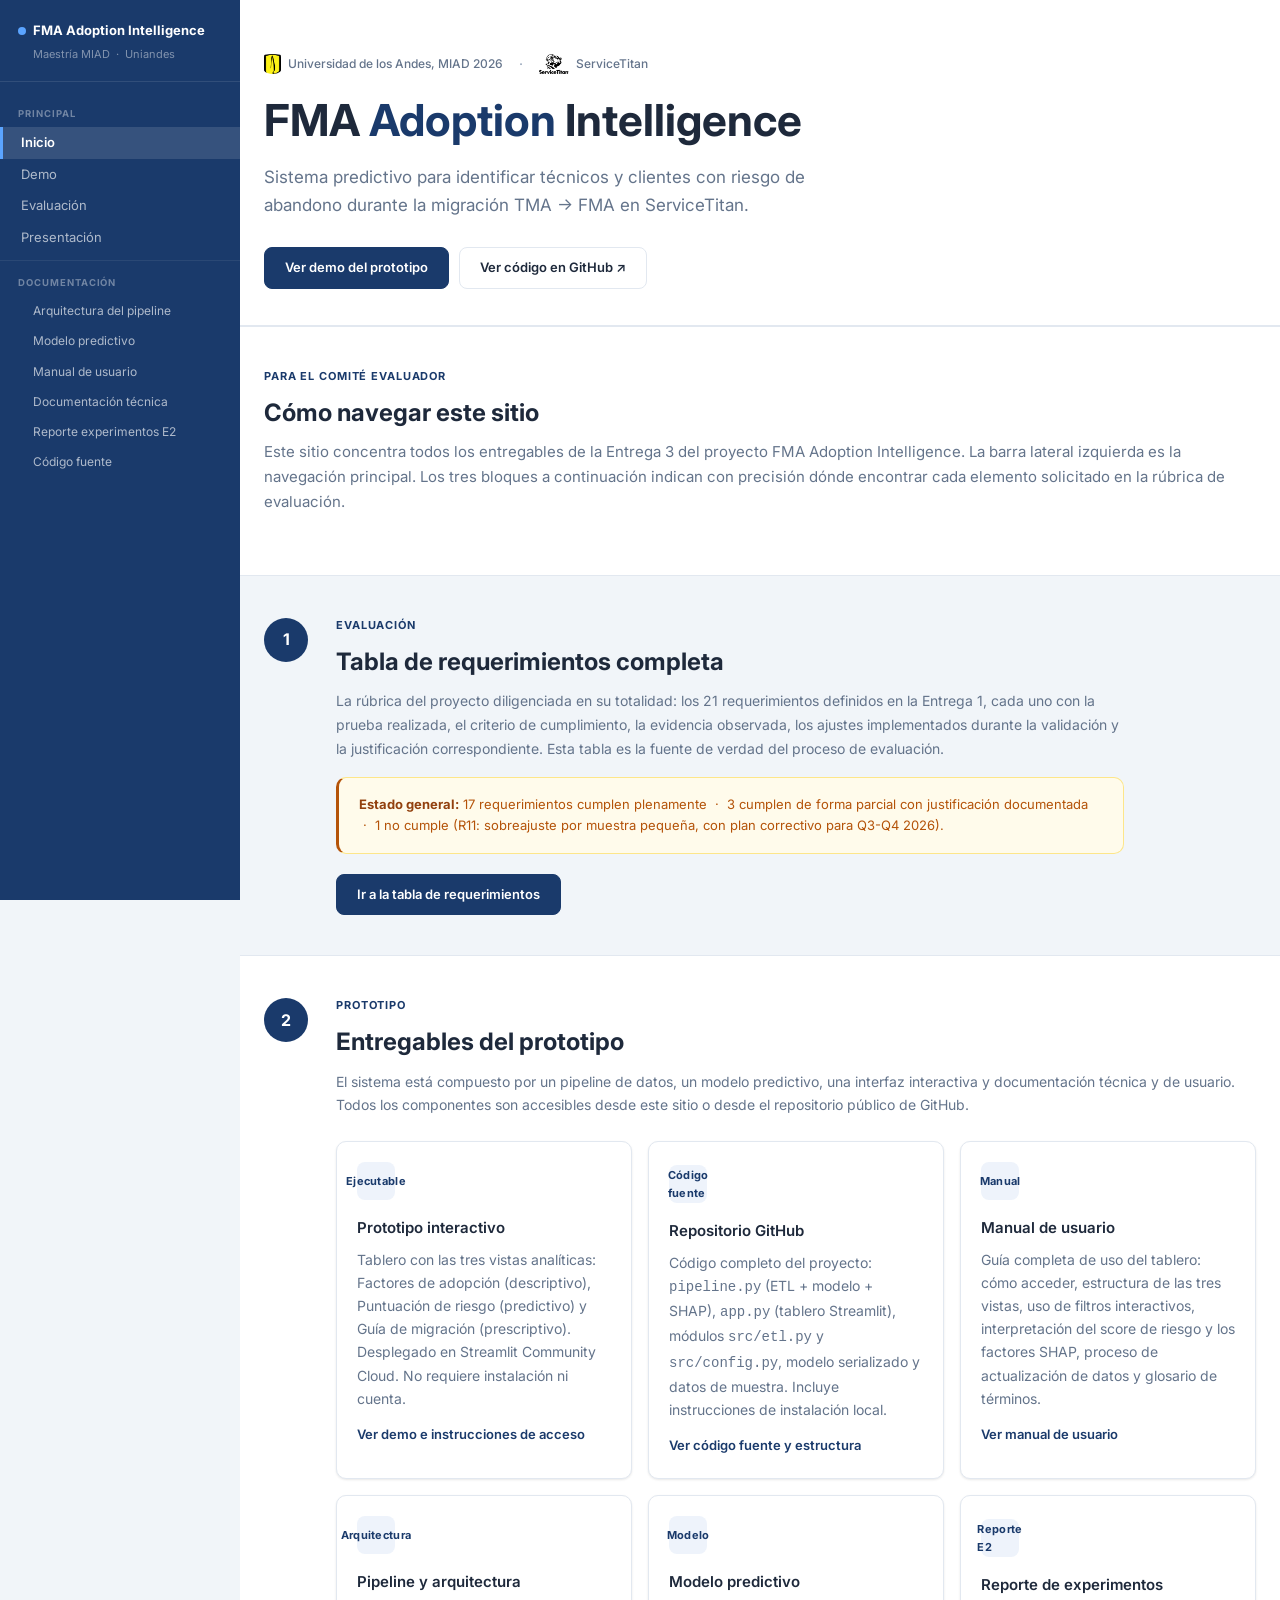
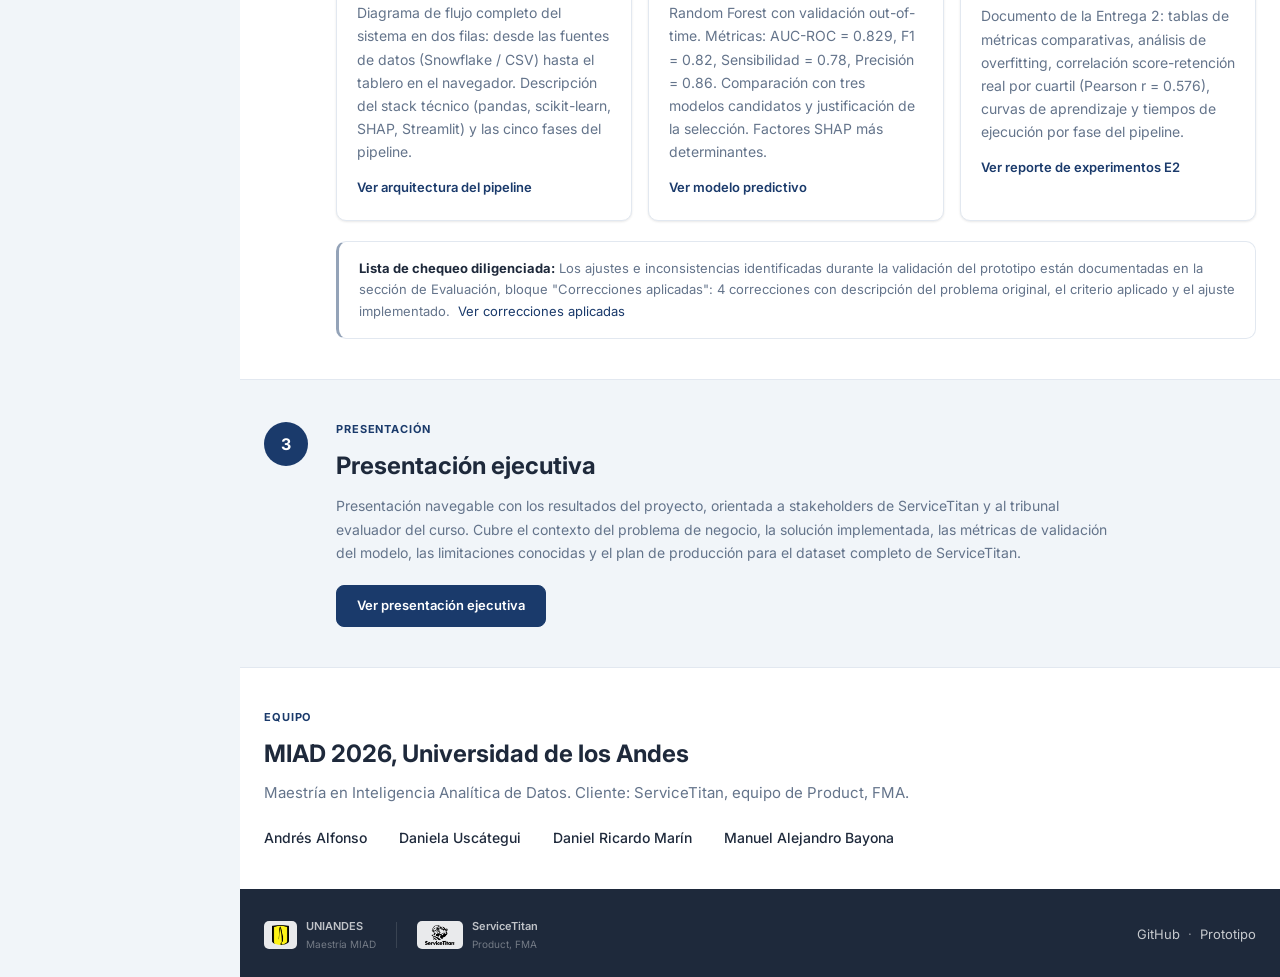
==== index.html @ c71925ea "Initial commit - FMA Adoption Intelligence site" ====
<!DOCTYPE html>
<html lang="es">
<head>
  <meta charset="UTF-8">
  <meta name="viewport" content="width=device-width, initial-scale=1.0">
  <title>FMA Adoption Intelligence — Inicio</title>
  <link rel="preconnect" href="https://fonts.googleapis.com">
  <link rel="preconnect" href="https://fonts.gstatic.com" crossorigin>
  <link href="https://fonts.googleapis.com/css2?family=Inter:wght@300;400;500;600;700&display=swap" rel="stylesheet">
  <link rel="stylesheet" href="style.css">
</head>
<body>

<div class="app-layout">

<!-- ── SIDEBAR ── -->
<aside class="site-sidebar">
  <div class="sidebar-brand">
    <div class="sidebar-brand-name"><span class="sidebar-brand-dot"></span>FMA Adoption Intelligence</div>
    <div class="sidebar-brand-sub">Maestría MIAD &nbsp;&middot;&nbsp; Uniandes</div>
  </div>
  <nav class="sidebar-nav">
    <div class="sidebar-group">
      <span class="sidebar-group-label">Principal</span>
      <a href="index.html" class="sidebar-link active">Inicio</a>
      <a href="demo.html" class="sidebar-link">Demo</a>
      <a href="evaluacion.html" class="sidebar-link">Evaluación</a>
      <a href="presentacion.html" class="sidebar-link">Presentación</a>
    </div>
    <div class="sidebar-group">
      <span class="sidebar-group-label">Documentación</span>
      <a href="documentacion.html" class="sidebar-link sidebar-sub">Arquitectura del pipeline</a>
      <a href="doc-modelo.html" class="sidebar-link sidebar-sub">Modelo predictivo</a>
      <a href="doc-manual.html" class="sidebar-link sidebar-sub">Manual de usuario</a>
      <a href="doc-tecnica.html" class="sidebar-link sidebar-sub">Documentación técnica</a>
      <a href="doc-reporte.html" class="sidebar-link sidebar-sub">Reporte experimentos E2</a>
      <a href="doc-codigo.html" class="sidebar-link sidebar-sub">Código fuente</a>
    </div>
  </nav>
</aside>

<!-- ── MAIN ── -->
<div class="site-main">

<!-- HERO -->
<section class="hero">
  <div class="wrap">
    <div class="hero-orgs">
      <div class="inst-logo-sm">
        <div class="inst-mark inst-mark-uniandes"><img src="assets/logo-uniandes.png" alt="Uniandes"></div>
        <span>Universidad de los Andes, MIAD 2026</span>
      </div>
      <span class="hero-orgs-sep">&#183;</span>
      <div class="inst-logo-sm">
        <div class="inst-mark inst-mark-st"><img src="assets/logo-servicetitan.png" alt="ServiceTitan"></div>
        <span>ServiceTitan</span>
      </div>
    </div>
    <h1>FMA <em>Adoption</em> Intelligence</h1>
    <p class="hero-sub">
      Sistema predictivo para identificar técnicos y clientes con riesgo de abandono
      durante la migración TMA &rarr; FMA en ServiceTitan.
    </p>
    <div class="hero-actions">
      <a href="demo.html" class="btn btn-primary">Ver demo del prototipo</a>
      <a href="https://github.com/mbayonal/fma-adoption-intelligence"
         target="_blank" rel="noopener" class="btn btn-secondary">Ver código en GitHub &nearr;</a>
    </div>
  </div>
</section>

<!-- GUÍA PARA EL EVALUADOR -->
<section class="bg-white">
  <div class="wrap">
    <div class="sec-tag">Para el comité evaluador</div>
    <h2>Cómo navegar este sitio</h2>
    <p class="sec-desc">Este sitio concentra todos los entregables de la Entrega 3 del proyecto FMA Adoption Intelligence. La barra lateral izquierda es la navegación principal. Los tres bloques a continuación indican con precisión dónde encontrar cada elemento solicitado en la rúbrica de evaluación.</p>
  </div>
</section>

<!-- BLOQUE 1: TABLA DE REQUERIMIENTOS -->
<section>
  <div class="wrap">
    <div style="display:flex;align-items:flex-start;gap:28px;max-width:860px;">
      <div class="step-num" style="width:44px;height:44px;font-size:16px;flex-shrink:0;">1</div>
      <div style="flex:1;">
        <div class="sec-tag">Evaluación</div>
        <h2>Tabla de requerimientos completa</h2>
        <p class="doc-p">La rúbrica del proyecto diligenciada en su totalidad: los 21 requerimientos definidos en la Entrega 1, cada uno con la prueba realizada, el criterio de cumplimiento, la evidencia observada, los ajustes implementados durante la validación y la justificación correspondiente. Esta tabla es la fuente de verdad del proceso de evaluación.</p>
        <div class="notice-warn" style="margin:16px 0 20px;">
          <strong>Estado general:</strong> 17 requerimientos cumplen plenamente &nbsp;&middot;&nbsp; 3 cumplen de forma parcial con justificación documentada &nbsp;&middot;&nbsp; 1 no cumple (R11: sobreajuste por muestra pequeña, con plan correctivo para Q3-Q4 2026).
        </div>
        <a href="evaluacion.html" class="btn btn-primary">Ir a la tabla de requerimientos</a>
      </div>
    </div>
  </div>
</section>

<!-- BLOQUE 2: ENTREGABLES DEL PROTOTIPO -->
<section class="bg-white">
  <div class="wrap">
    <div style="display:flex;align-items:flex-start;gap:28px;">
      <div class="step-num" style="width:44px;height:44px;font-size:16px;flex-shrink:0;">2</div>
      <div style="flex:1;min-width:0;">
        <div class="sec-tag">Prototipo</div>
        <h2>Entregables del prototipo</h2>
        <p class="doc-p">El sistema está compuesto por un pipeline de datos, un modelo predictivo, una interfaz interactiva y documentación técnica y de usuario. Todos los componentes son accesibles desde este sitio o desde el repositorio público de GitHub.</p>

        <div style="display:grid;grid-template-columns:repeat(3,1fr);gap:16px;margin-top:24px;max-width:980px;">

          <div class="card">
            <div class="card-badge">Ejecutable</div>
            <h3>Prototipo interactivo</h3>
            <p>Tablero con las tres vistas analíticas: Factores de adopción (descriptivo), Puntuación de riesgo (predictivo) y Guía de migración (prescriptivo). Desplegado en Streamlit Community Cloud. No requiere instalación ni cuenta.</p>
            <div style="margin-top:12px;"><a href="demo.html" style="font-size:13px;font-weight:600;color:var(--acc);">Ver demo e instrucciones de acceso</a></div>
          </div>

          <div class="card">
            <div class="card-badge">Código fuente</div>
            <h3>Repositorio GitHub</h3>
            <p>Código completo del proyecto: <code>pipeline.py</code> (ETL + modelo + SHAP), <code>app.py</code> (tablero Streamlit), módulos <code>src/etl.py</code> y <code>src/config.py</code>, modelo serializado y datos de muestra. Incluye instrucciones de instalación local.</p>
            <div style="margin-top:12px;"><a href="doc-codigo.html" style="font-size:13px;font-weight:600;color:var(--acc);">Ver código fuente y estructura</a></div>
          </div>

          <div class="card">
            <div class="card-badge">Manual</div>
            <h3>Manual de usuario</h3>
            <p>Guía completa de uso del tablero: cómo acceder, estructura de las tres vistas, uso de filtros interactivos, interpretación del score de riesgo y los factores SHAP, proceso de actualización de datos y glosario de términos.</p>
            <div style="margin-top:12px;"><a href="doc-manual.html" style="font-size:13px;font-weight:600;color:var(--acc);">Ver manual de usuario</a></div>
          </div>

          <div class="card">
            <div class="card-badge">Arquitectura</div>
            <h3>Pipeline y arquitectura</h3>
            <p>Diagrama de flujo completo del sistema en dos filas: desde las fuentes de datos (Snowflake / CSV) hasta el tablero en el navegador. Descripción del stack técnico (pandas, scikit-learn, SHAP, Streamlit) y las cinco fases del pipeline.</p>
            <div style="margin-top:12px;"><a href="documentacion.html" style="font-size:13px;font-weight:600;color:var(--acc);">Ver arquitectura del pipeline</a></div>
          </div>

          <div class="card">
            <div class="card-badge">Modelo</div>
            <h3>Modelo predictivo</h3>
            <p>Random Forest con validación out-of-time. Métricas: AUC-ROC = 0.829, F1 = 0.82, Sensibilidad = 0.78, Precisión = 0.86. Comparación con tres modelos candidatos y justificación de la selección. Factores SHAP más determinantes.</p>
            <div style="margin-top:12px;"><a href="doc-modelo.html" style="font-size:13px;font-weight:600;color:var(--acc);">Ver modelo predictivo</a></div>
          </div>

          <div class="card">
            <div class="card-badge">Reporte E2</div>
            <h3>Reporte de experimentos</h3>
            <p>Documento de la Entrega 2: tablas de métricas comparativas, análisis de overfitting, correlación score-retención real por cuartil (Pearson r = 0.576), curvas de aprendizaje y tiempos de ejecución por fase del pipeline.</p>
            <div style="margin-top:12px;"><a href="doc-reporte.html" style="font-size:13px;font-weight:600;color:var(--acc);">Ver reporte de experimentos E2</a></div>
          </div>

        </div>

        <div class="notice" style="margin-top:20px;max-width:980px;">
          <strong>Lista de chequeo diligenciada:</strong> Los ajustes e inconsistencias identificadas durante la validación del prototipo están documentadas en la sección de Evaluación, bloque "Correcciones aplicadas": 4 correcciones con descripción del problema original, el criterio aplicado y el ajuste implementado. &nbsp;<a href="evaluacion.html">Ver correcciones aplicadas</a>
        </div>
      </div>
    </div>
  </div>
</section>

<!-- BLOQUE 3: PRESENTACIÓN EJECUTIVA -->
<section>
  <div class="wrap">
    <div style="display:flex;align-items:flex-start;gap:28px;max-width:860px;">
      <div class="step-num" style="width:44px;height:44px;font-size:16px;flex-shrink:0;">3</div>
      <div style="flex:1;">
        <div class="sec-tag">Presentación</div>
        <h2>Presentación ejecutiva</h2>
        <p class="doc-p">Presentación navegable con los resultados del proyecto, orientada a stakeholders de ServiceTitan y al tribunal evaluador del curso. Cubre el contexto del problema de negocio, la solución implementada, las métricas de validación del modelo, las limitaciones conocidas y el plan de producción para el dataset completo de ServiceTitan.</p>
        <div style="margin-top:20px;">
          <a href="presentacion.html" class="btn btn-primary">Ver presentación ejecutiva</a>
        </div>
      </div>
    </div>
  </div>
</section>

<!-- EQUIPO -->
<section class="bg-white">
  <div class="wrap">
    <div class="sec-tag">Equipo</div>
    <h2>MIAD 2026, Universidad de los Andes</h2>
    <p class="sec-desc">Maestría en Inteligencia Analítica de Datos. Cliente: ServiceTitan, equipo de Product, FMA.</p>
    <div style="display:flex;gap:32px;flex-wrap:wrap;margin-top:4px;">
      <div style="font-size:14px;color:var(--text);font-weight:500;">Andrés Alfonso</div>
      <div style="font-size:14px;color:var(--text);font-weight:500;">Daniela Uscátegui</div>
      <div style="font-size:14px;color:var(--text);font-weight:500;">Daniel Ricardo Marín</div>
      <div style="font-size:14px;color:var(--text);font-weight:500;">Manuel Alejandro Bayona</div>
    </div>
  </div>
</section>

<footer>
  <div class="footer-inner">
    <div class="inst-logos">
      <div class="inst-logo">
        <div class="inst-mark inst-mark-uniandes"><img src="assets/logo-uniandes.png" alt="Uniandes"></div>
        <div><div class="inst-name-w">UNIANDES</div><div class="inst-sub-w">Maestr&iacute;a MIAD</div></div>
      </div>
      <div class="inst-divider"></div>
      <div class="inst-logo">
        <div class="inst-mark inst-mark-st"><img src="assets/logo-servicetitan.png" alt="ServiceTitan"></div>
        <div><div class="inst-name-w">ServiceTitan</div><div class="inst-sub-w">Product, FMA</div></div>
      </div>
    </div>
    <div>
      <a href="https://github.com/mbayonal/fma-adoption-intelligence" target="_blank" rel="noopener">GitHub</a>
      &nbsp;&middot;&nbsp;
      <a href="https://fma-adoption-intelligence-4czccfxlxzkfdm6prmcns8.streamlit.app" target="_blank" rel="noopener">Prototipo</a>
    </div>
  </div>
</footer>

</div><!-- /.site-main -->
</div><!-- /.app-layout -->

</body>
</html>
---- style.css ----
/* ===================================================
   FMA Adoption Intelligence — Shared Stylesheet
   MIAD 2026 · Universidad de los Andes
   =================================================== */

*, *::before, *::after { box-sizing: border-box; margin: 0; padding: 0; }

:root {
  --bg:        #F1F5F9;
  --white:     #FFFFFF;
  --border:    #E2E8F0;
  --text:      #1E293B;
  --muted:     #64748B;
  --faint:     #94A3B8;
  --acc:       #1a3a6b;
  --acc-h:     #122d55;
  --acc-light: #EEF3FB;
  --acc-bd:    #C0D4F0;
  --green:     #059669;
  --green-bg:  #ECFDF5;
  --amber:     #B45309;
  --amber-bg:  #FFFBEB;
  --amber-bd:  #FDE68A;
  --shadow:    0 1px 3px rgba(0,0,0,.06), 0 1px 2px rgba(0,0,0,.04);
  --shadow-md: 0 4px 6px -1px rgba(0,0,0,.08), 0 2px 4px -1px rgba(0,0,0,.04);
  --r:         10px;
}

html { scroll-behavior: smooth; }
body {
  font-family: 'Inter', sans-serif;
  background: var(--bg);
  color: var(--text);
  font-size: 15px;
  line-height: 1.65;
}
a { color: var(--acc); text-decoration: none; }
a:hover { text-decoration: underline; }

/* ── NAVBAR ─────────────────────────────────────── */
nav {
  position: sticky; top: 0; z-index: 200;
  background: rgba(255,255,255,.93);
  backdrop-filter: blur(10px);
  border-bottom: 1px solid var(--border);
}
.nav-inner {
  max-width: 1080px; margin: 0 auto; padding: 0 24px;
  display: flex; align-items: center; justify-content: space-between;
  height: 54px;
}
.nav-brand {
  display: flex; align-items: center; gap: 9px;
  font-weight: 700; font-size: 14px; color: var(--text);
  flex-shrink: 0;
}
.nav-brand:hover { text-decoration: none; color: var(--text); }
.nav-dot { width: 8px; height: 8px; border-radius: 50%; background: var(--acc); flex-shrink: 0; }
.nav-links { display: flex; gap: 2px; }
.nav-links a {
  font-size: 13px; color: var(--muted); font-weight: 500;
  padding: 6px 11px; border-radius: 6px;
  transition: background .12s, color .12s;
}
.nav-links a:hover { background: var(--bg); color: var(--text); text-decoration: none; }
.nav-links a.active {
  background: var(--acc-light); color: var(--acc);
  font-weight: 600; border: 1px solid var(--acc-bd);
}

/* ── LAYOUT ─────────────────────────────────────── */
.wrap { max-width: 1080px; margin: 0 auto; padding: 0 24px; }
section { padding: 40px 0; }
section + section { border-top: 1px solid var(--border); }
.bg-white { background: var(--white); }

/* ── HERO (index) ───────────────────────────────── */
.hero {
  background: var(--white);
  border-bottom: 1px solid var(--border);
  padding: 52px 0 36px;
}
.hero-tag {
  display: inline-flex; align-items: center; gap: 6px;
  font-size: 11px; font-weight: 700; letter-spacing: .07em; text-transform: uppercase;
  color: var(--acc); background: var(--acc-light); border: 1px solid var(--acc-bd);
  padding: 4px 12px; border-radius: 100px; margin-bottom: 20px;
}
.hero h1 {
  font-size: clamp(26px, 4.5vw, 44px); font-weight: 700;
  line-height: 1.18; margin-bottom: 16px;
}
.hero h1 em { font-style: normal; color: var(--acc); }
.hero-sub { font-size: 17px; color: var(--muted); max-width: 580px; margin-bottom: 28px; }
.hero-actions { display: flex; gap: 10px; flex-wrap: wrap; margin-bottom: 0; }

/* ── PAGE HERO (inner pages) ────────────────────── */
.page-hero {
  background: var(--white);
  border-bottom: 1px solid var(--border);
  padding: 36px 0 28px;
}
.page-hero .sec-tag { margin-bottom: 8px; }
.page-hero h1 { font-size: clamp(22px, 3.5vw, 34px); font-weight: 700; line-height: 1.2; margin-bottom: 10px; }
.page-hero p { font-size: 16px; color: var(--muted); }

/* ── BUTTONS ────────────────────────────────────── */
.btn {
  display: inline-flex; align-items: center; gap: 6px;
  font-size: 13px; font-weight: 600;
  padding: 9px 20px; border-radius: 8px;
  transition: all .14s;
}
.btn-primary { background: var(--acc); color: #fff; border: 1px solid var(--acc); }
.btn-primary:hover { background: var(--acc-h); border-color: var(--acc-h); text-decoration: none; color: #fff; }
.btn-secondary { background: var(--white); color: var(--text); border: 1px solid var(--border); }
.btn-secondary:hover { border-color: var(--acc); color: var(--acc); text-decoration: none; }
.btn-lg { font-size: 15px; padding: 13px 28px; border-radius: 9px; }

/* ── STATS ──────────────────────────────────────── */
.stats-row { display: grid; grid-template-columns: repeat(auto-fit, minmax(175px, 1fr)); gap: 14px; }
.stat { background: var(--bg); border: 1px solid var(--border); border-radius: var(--r); padding: 20px 22px; }
.stat-val { font-size: 30px; font-weight: 700; line-height: 1; color: var(--text); }
.stat-val sup { font-size: 16px; color: var(--muted); font-weight: 500; vertical-align: super; }
.stat-lbl { font-size: 12px; color: var(--muted); margin-top: 5px; font-weight: 500; }

/* ── SECTION LABELS ─────────────────────────────── */
.sec-tag {
  font-size: 11px; font-weight: 700; letter-spacing: .08em;
  text-transform: uppercase; color: var(--acc); margin-bottom: 8px;
}
h2 { font-size: 24px; font-weight: 700; margin-bottom: 8px; }
.sec-desc { font-size: 15px; color: var(--muted); margin-bottom: 20px; }

/* ── CARDS ──────────────────────────────────────── */
.cards { display: grid; grid-template-columns: repeat(auto-fit, minmax(270px, 1fr)); gap: 18px; }
.card {
  background: var(--white); border: 1px solid var(--border);
  border-radius: var(--r); padding: 20px; box-shadow: var(--shadow);
}
.card-badge {
  display: inline-flex; align-items: center; justify-content: center;
  width: 38px; height: 38px; border-radius: 8px;
  background: var(--acc-light); color: var(--acc);
  font-size: 11px; font-weight: 700; letter-spacing: .03em;
  margin-bottom: 16px;
}
.card h3 { font-size: 15px; font-weight: 600; margin-bottom: 7px; }
.card p { font-size: 14px; color: var(--muted); }

/* ── METRICS ────────────────────────────────────── */
.metrics-row { display: grid; grid-template-columns: repeat(auto-fit, minmax(120px, 1fr)); gap: 12px; margin-left: auto; margin-right: auto; }
.metric {
  background: var(--white); border: 1px solid var(--border);
  border-radius: var(--r); padding: 16px 18px; text-align: center; box-shadow: var(--shadow);
}
.metric-val { font-size: 22px; font-weight: 700; color: var(--acc); }
.metric-lbl { font-size: 11px; color: var(--muted); margin-top: 3px; font-weight: 500; }

/* ── NOTICES ────────────────────────────────────── */
.notice {
  background: var(--white); border: 1px solid var(--border);
  border-left: 3px solid var(--faint); border-radius: var(--r);
  padding: 16px 20px; font-size: 13px; color: var(--muted);
}
.notice strong { color: var(--text); }
.notice-warn {
  background: var(--amber-bg); border: 1px solid var(--amber-bd);
  border-left: 3px solid var(--amber); border-radius: var(--r);
  padding: 16px 20px; font-size: 13px; color: var(--amber);
}
.notice-warn strong { color: #92400E; }

/* ── LINK TAGS ──────────────────────────────────── */
.link-tags { display: flex; gap: 8px; flex-wrap: wrap; }
.link-tag {
  display: inline-flex; align-items: center; gap: 4px;
  font-size: 12px; font-weight: 600; padding: 5px 11px;
  border-radius: 6px; border: 1px solid var(--border);
  background: var(--bg); color: var(--text); transition: all .13s;
}
.link-tag:hover { border-color: var(--acc); color: var(--acc); text-decoration: none; }
.link-tag.p { background: var(--acc); color: #fff; border-color: var(--acc); }
.link-tag.p:hover { background: var(--acc-h); border-color: var(--acc-h); text-decoration: none; }
.link-placeholder {
  display: inline-flex; align-items: center; gap: 4px;
  font-size: 12px; font-weight: 500; padding: 5px 11px;
  border-radius: 6px; border: 1px dashed var(--border);
  background: var(--white); color: var(--faint);
}

/* ── DELIVERABLES LIST ──────────────────────────── */
.deliverables { display: flex; flex-direction: column; gap: 14px; }
.deliv {
  background: var(--white); border: 1px solid var(--border);
  border-radius: var(--r); padding: 22px 26px;
  display: flex; gap: 18px; align-items: flex-start; box-shadow: var(--shadow);
}
.deliv-num {
  min-width: 34px; height: 34px; border-radius: 7px;
  background: var(--acc); color: #fff;
  display: flex; align-items: center; justify-content: center;
  font-size: 12px; font-weight: 700; flex-shrink: 0; margin-top: 1px;
  letter-spacing: .02em;
}
.deliv-title { font-size: 15px; font-weight: 600; margin-bottom: 5px; }
.deliv-desc { font-size: 13px; color: var(--muted); margin-bottom: 12px; }

/* ── ARCHITECTURE DIAGRAM ───────────────────────── */
.arch-wrap {
  background: var(--white); border: 1px solid var(--border);
  border-radius: var(--r); padding: 36px; box-shadow: var(--shadow);
  margin-left: auto; margin-right: auto;
}
.arch-flow { max-width: 480px; margin: 0 auto; }
.arch-node {
  background: var(--bg); border: 1px solid var(--border);
  border-radius: 8px; padding: 15px 20px;
}
.arch-node.hl { background: var(--acc-light); border-color: var(--acc-bd); }
.arch-node-name { font-size: 14px; font-weight: 600; margin-bottom: 3px; }
.arch-node-desc { font-size: 12px; color: var(--muted); }
.arch-sep {
  display: flex; flex-direction: column; align-items: center;
  height: 36px; justify-content: center; gap: 2px;
}
.arch-line { width: 1px; flex: 1; background: var(--border); }
.arch-arrow-tip {
  width: 0; height: 0;
  border-left: 5px solid transparent; border-right: 5px solid transparent;
  border-top: 7px solid var(--border);
}
.arch-note {
  margin-top: 24px; padding-top: 22px; border-top: 1px solid var(--border);
  font-size: 12px; color: var(--muted);
}

/* ── COMPLIANCE TABLE ───────────────────────────── */
.compliance-grid { display: grid; grid-template-columns: repeat(auto-fit, minmax(200px, 1fr)); gap: 14px; margin-bottom: 32px; }
.comp-card {
  background: var(--white); border: 1px solid var(--border);
  border-radius: var(--r); padding: 20px 22px; box-shadow: var(--shadow);
}
.comp-num { font-size: 34px; font-weight: 700; line-height: 1; }
.comp-num.green { color: var(--green); }
.comp-num.amber { color: var(--amber); }
.comp-num.red { color: #DC2626; }
.comp-lbl { font-size: 12px; color: var(--muted); margin-top: 4px; font-weight: 500; }

.req-list { display: flex; flex-direction: column; gap: 10px; }
.req-row {
  background: var(--white); border: 1px solid var(--border); border-radius: 8px;
  padding: 14px 18px; display: flex; align-items: center; gap: 14px;
  font-size: 13px; box-shadow: var(--shadow);
}
.req-id { min-width: 36px; font-weight: 700; color: var(--muted); font-size: 12px; }
.req-desc { flex: 1; color: var(--text); }
.badge {
  display: inline-flex; align-items: center;
  font-size: 11px; font-weight: 600; padding: 2px 8px; border-radius: 4px;
  white-space: nowrap; flex-shrink: 0;
}
.badge-green { background: var(--green-bg); color: var(--green); }
.badge-amber { background: var(--amber-bg); color: var(--amber); }
.badge-gray { background: var(--bg); color: var(--muted); border: 1px solid var(--border); }

/* ── TEAM ───────────────────────────────────────── */
.team-grid { display: grid; grid-template-columns: repeat(auto-fit, minmax(195px, 1fr)); gap: 14px; }
.team-card {
  background: var(--white); border: 1px solid var(--border);
  border-radius: var(--r); padding: 22px 18px; text-align: center; box-shadow: var(--shadow);
}
.avatar {
  width: 48px; height: 48px; border-radius: 50%;
  background: var(--acc-light); color: var(--acc);
  font-weight: 700; font-size: 15px;
  display: flex; align-items: center; justify-content: center;
  margin: 0 auto 12px;
}
.team-name { font-weight: 600; font-size: 14px; }
.team-role { font-size: 12px; color: var(--muted); margin-top: 3px; }

/* ── STEP LIST ──────────────────────────────────── */
.steps { display: flex; flex-direction: column; gap: 0; margin-left: auto; margin-right: auto; }
.step {
  display: flex; gap: 18px; padding: 22px 0;
  border-bottom: 1px solid var(--border);
}
.step:last-child { border-bottom: none; }
.step-num {
  min-width: 32px; height: 32px; border-radius: 50%;
  background: var(--acc); color: #fff;
  display: flex; align-items: center; justify-content: center;
  font-size: 13px; font-weight: 700; flex-shrink: 0; margin-top: 2px;
}
.step-title { font-size: 15px; font-weight: 600; margin-bottom: 5px; }
.step-desc { font-size: 14px; color: var(--muted); }

/* ── CODE BLOCK ─────────────────────────────────── */
.code-block {
  background: var(--text); border-radius: var(--r);
  padding: 20px 24px; font-family: 'Courier New', monospace;
  margin-left: auto; margin-right: auto;
  font-size: 13px; line-height: 1.7; overflow-x: auto;
}
.code-block .comment { color: #64748B; }
.code-block .cmd { color: #93C5FD; }
.code-block .arg { color: #D1FAE5; }

/* ── VIDEO PLACEHOLDER ──────────────────────────── */
.video-placeholder {
  background: var(--text); border-radius: var(--r);
  aspect-ratio: 16/9; max-width: 720px;
  display: flex; flex-direction: column; align-items: center; justify-content: center;
  gap: 12px; color: rgba(255,255,255,.4);
}
.video-placeholder-icon {
  width: 56px; height: 56px; border-radius: 50%;
  border: 2px solid rgba(255,255,255,.15);
  display: flex; align-items: center; justify-content: center;
  font-size: 22px; color: rgba(255,255,255,.3);
}
.video-placeholder-label { font-size: 13px; font-weight: 500; }

/* ── INSTITUTIONAL LOGOS ───────────────────────── */
.inst-logos { display: flex; align-items: center; gap: 20px; flex-wrap: wrap; }
.inst-logo { display: flex; align-items: center; gap: 9px; }
.inst-mark {
  width: 28px; height: 28px; border-radius: 5px; flex-shrink: 0;
  display: flex; align-items: center; justify-content: center;
  font-size: 12px; font-weight: 800; color: white; overflow: hidden;
}
/* Text fallback (no image) */
.inst-mark-uniandes { background: #C8102E; }
.inst-mark-st { background: #3D80F0; }

/* Real logo: white pill, auto width, preserves logo colors */
footer .inst-mark:has(img) {
  background: rgba(255,255,255,.90);
  width: auto; min-width: 28px;
  padding: 4px 8px; height: 28px; font-size: 0;
}
footer .inst-mark:has(img) img {
  height: 20px; width: auto; max-width: 90px;
  object-fit: contain; display: block;
}
/* Hero section: transparent background, let logo colors show naturally */
.hero-orgs .inst-mark:has(img) {
  background: transparent; width: auto; padding: 0; font-size: 0;
}
.hero-orgs .inst-mark:has(img) img {
  height: 20px; width: auto; max-width: 80px;
  object-fit: contain; display: block;
}
.inst-name-w { font-size: 11px; font-weight: 600; color: rgba(255,255,255,.72); }
.inst-sub-w { font-size: 10px; color: rgba(255,255,255,.38); margin-top: 1px; }
.inst-divider { width: 1px; height: 26px; background: rgba(255,255,255,.12); flex-shrink: 0; }

/* Hero institutional orgs (index.html) */
.hero-orgs { display: flex; align-items: center; gap: 16px; flex-wrap: wrap; margin-bottom: 20px; }
.inst-logo-sm { display: flex; align-items: center; gap: 7px; }
.inst-logo-sm .inst-mark { width: 22px; height: 22px; border-radius: 4px; font-size: 10px; }
.inst-logo-sm span { font-size: 12px; color: var(--muted); font-weight: 500; }
.hero-orgs-sep { color: var(--faint); font-size: 14px; }

/* ── FOOTER ─────────────────────────────────────── */
footer {
  background: var(--text); color: rgba(255,255,255,.5);
  padding: 28px 0; font-size: 13px;
}
.footer-inner {
  max-width: 1080px; margin: 0 auto; padding: 0 24px;
  display: flex; justify-content: space-between; align-items: center;
  flex-wrap: wrap; gap: 10px;
}
footer a { color: rgba(255,255,255,.75); }
footer a:hover { color: #fff; }

/* ── ARCHITECTURE ENHANCED ───────────────────────── */
.arch-node-tag {
  font-size: 10px; font-weight: 700; letter-spacing: .08em;
  text-transform: uppercase; color: var(--acc); margin-bottom: 5px;
}
.arch-node.hl .arch-node-tag { color: rgba(26,58,107,.55); }
.arch-node-list { list-style: none; margin: 8px 0 0; padding: 0; }
.arch-node-list li {
  font-size: 12px; color: var(--muted); margin-bottom: 4px;
  padding-left: 13px; position: relative; line-height: 1.5;
}
.arch-node-list li::before { content: '–'; position: absolute; left: 0; color: var(--faint); }
.arch-node.hl .arch-node-list li { color: #4a6699; }
.arch-node-time {
  display: inline-block; margin-top: 10px;
  font-size: 11px; font-weight: 600;
  background: rgba(26,58,107,.07); color: var(--acc);
  padding: 3px 9px; border-radius: 20px;
}

/* ── ARCH PIPELINE LAYOUT (flex 2-row, 3+2) ─────── */
.arch-2row-layout { display: flex; flex-direction: column; }
.arch-hrow { display: flex; align-items: stretch; }
.arch-hrow .arch-node { flex: 1; }
.arch-hrow .arch-hsep { width: 28px; flex-shrink: 0; }
.arch-hrow-center { justify-content: center; }
.arch-hrow-center .arch-node { flex: 0 0 calc((100% - 56px) / 3); }

/* Horizontal arrow separator */
.arch-hsep { display: flex; flex-direction: row; align-items: center; }
.arch-line-h { flex: 1; height: 1px; background: var(--border); }
.arch-arrow-tip-r {
  width: 0; height: 0; flex-shrink: 0;
  border-top: 5px solid transparent; border-bottom: 5px solid transparent;
  border-left: 7px solid var(--border);
}

/* L-connector: from Fase 3 (right) down-and-left to Fase 4 (center) */
.arch-conn-row { position: relative; height: 40px; }
.arch-l-elbow {
  position: absolute;
  left: 33%; right: 0; top: 0; bottom: 0;
  border-right: 1px solid var(--border);
  border-bottom: 1px solid var(--border);
  border-bottom-right-radius: 10px;
}
.arch-l-elbow::after {
  content: '';
  position: absolute;
  bottom: -7px; left: -5px;
  width: 0; height: 0;
  border-left: 5px solid transparent; border-right: 5px solid transparent;
  border-top: 7px solid var(--border);
}

/* ── SCREENSHOT PLACEHOLDER ─────────────────────── */
.img-ph {
  background: var(--bg); border: 2px dashed var(--border);
  border-radius: var(--r); padding: 18px 22px;
  display: flex; align-items: center; gap: 14px;
  margin: 14px 0 22px;
}
.img-ph-icon { font-size: 20px; opacity: .3; flex-shrink: 0; }
.img-ph-body { flex: 1; }
.img-ph-label {
  font-size: 10px; font-weight: 700; text-transform: uppercase;
  letter-spacing: .07em; color: var(--faint); margin-bottom: 3px;
}
.img-ph-desc { font-size: 13px; color: var(--muted); line-height: 1.4; }

/* ── SCREENSHOT FIGURE ───────────────────────────── */
.sc-fig { margin: 14px auto 22px; }
.sc-fig img { display: block; width: 100%; border-radius: var(--r); border: 1px solid var(--border); box-shadow: 0 2px 8px rgba(0,0,0,.07); }
.sc-fig figcaption { font-size: 12px; color: var(--muted); margin-top: 8px; text-align: center; }
.sc-fig .img-ph { display: none; margin: 0; }
.sc-fig.sc-missing img { display: none; }
.sc-fig.sc-missing figcaption { display: none; }
.sc-fig.sc-missing .img-ph { display: flex; }

/* ── DOCUMENTATION TABLE ────────────────────────── */
.doc-table { width: 100%; border-collapse: collapse; margin: 14px auto 22px; font-size: 14px; }
.doc-table th {
  background: var(--bg); font-size: 11px; font-weight: 700;
  text-transform: uppercase; letter-spacing: .05em; color: var(--muted);
  padding: 9px 14px; border-bottom: 2px solid var(--border); text-align: left;
}
.doc-table td {
  padding: 10px 14px; border-bottom: 1px solid var(--border);
  color: var(--text); vertical-align: top; line-height: 1.55;
}
.doc-table tr:last-child td { border-bottom: none; }
.doc-table code {
  background: var(--bg); padding: 1px 5px; border-radius: 3px;
  font-size: 12px; font-family: 'Courier New', monospace; color: var(--acc);
}

/* ── DOC PAGE SIDEBAR LAYOUT ────────────────────── */
.doc-page-layout { display: flex; align-items: flex-start; }
.doc-sidebar {
  width: 220px; flex-shrink: 0;
  position: sticky; top: 54px;
  height: calc(100vh - 54px); overflow-y: auto;
  border-right: 1px solid var(--border);
  background: var(--white); padding: 20px 0;
  scrollbar-width: thin;
}
.doc-sidebar-group { padding-bottom: 16px; margin-bottom: 4px; }
.doc-sidebar-group + .doc-sidebar-group { border-top: 1px solid var(--border); padding-top: 16px; }
.doc-sidebar-label {
  font-size: 10px; font-weight: 700; text-transform: uppercase;
  letter-spacing: .08em; color: var(--faint); padding: 0 16px 6px; display: block;
}
.doc-sidebar-item {
  display: block; font-size: 13px; color: var(--muted);
  padding: 6px 16px 6px 14px; text-decoration: none;
  transition: all .1s; border-left: 2px solid transparent; line-height: 1.4;
}
.doc-sidebar-item:hover { color: var(--text); background: var(--bg); text-decoration: none; }
.doc-sidebar-item.active {
  color: var(--acc); font-weight: 600;
  border-left-color: var(--acc); background: var(--acc-light);
}
.doc-main { flex: 1; min-width: 0; }
.doc-section { padding: 52px 48px; border-bottom: 1px solid var(--border); }
.doc-section:last-child { border-bottom: none; }
.doc-section.bg-white { background: var(--white); }
@media (max-width: 680px) {
  .doc-sidebar { display: none; }
  .doc-section { padding: 32px 20px; }
}

/* ── DOC LONG-FORM PAGE ─────────────────────────── */
.doc-toc {
  background: var(--white); border: 1px solid var(--border);
  border-radius: var(--r); padding: 20px 26px;
  margin-bottom: 36px; box-shadow: var(--shadow); max-width: 680px;
}
.doc-toc-title {
  font-size: 10px; font-weight: 700; text-transform: uppercase;
  letter-spacing: .07em; color: var(--muted); margin-bottom: 12px;
}
.doc-toc ol { margin-left: 16px; }
.doc-toc li { font-size: 14px; margin-bottom: 5px; }
.doc-toc a { color: var(--acc); text-decoration: none; }
.doc-toc a:hover { text-decoration: underline; }
.doc-h3 {
  font-size: 16px; font-weight: 600; color: var(--text);
  margin: 28px 0 8px; padding-bottom: 6px; border-bottom: 1px solid var(--border);
}
.doc-h4 { font-size: 14px; font-weight: 600; color: var(--text); margin: 22px 0 6px; }
.doc-p { font-size: 14px; color: var(--muted); line-height: 1.7; margin-bottom: 12px; }
.doc-ul { margin: 0 0 14px 18px; }
.doc-ul li { font-size: 14px; color: var(--muted); margin-bottom: 5px; line-height: 1.6; }
.doc-inline-code {
  background: var(--bg); padding: 1px 6px; border-radius: 3px;
  font-size: 12px; font-family: 'Courier New', monospace; color: var(--acc);
}
.faq-item { padding: 18px 0; border-bottom: 1px solid var(--border); max-width: 740px; }
.faq-item:last-child { border-bottom: none; }
.faq-q { font-size: 15px; font-weight: 600; color: var(--text); margin-bottom: 6px; }
.faq-a { font-size: 14px; color: var(--muted); line-height: 1.6; }

/* ── RESPONSIVE ─────────────────────────────────── */
@media (max-width: 680px) {
  .nav-links { display: none; }
  .deliv { flex-direction: column; }
  .hero h1 { font-size: 26px; }
  .step { flex-direction: column; gap: 10px; }
}

/* ── SITE SIDEBAR LAYOUT ─────────────────────────── */
.app-layout { display: flex; align-items: flex-start; }
.site-sidebar {
  width: 240px; flex-shrink: 0;
  position: sticky; top: 0;
  height: 100vh; overflow-y: auto;
  background: #1a3a6b;
  z-index: 200;
  scrollbar-width: thin;
  scrollbar-color: rgba(255,255,255,.15) transparent;
}
.site-sidebar nav {
  background: transparent;
  backdrop-filter: none;
  border-bottom: none;
  position: static;
}
.site-main { flex: 1; min-width: 0; }
.sidebar-brand {
  padding: 22px 18px 18px;
  border-bottom: 1px solid rgba(255,255,255,.1);
}
.sidebar-brand-dot {
  display: inline-block; width: 8px; height: 8px;
  background: #5ba4ff; border-radius: 50%;
  margin-right: 7px; vertical-align: middle; flex-shrink: 0;
}
.sidebar-brand-name {
  font-size: 13px; font-weight: 700; color: #fff;
  line-height: 1.35; display: flex; align-items: center;
}
.sidebar-brand-sub {
  font-size: 11px; color: rgba(255,255,255,.45);
  margin-top: 5px; padding-left: 15px;
}
.sidebar-nav { padding: 10px 0 24px; }
.sidebar-group { padding: 14px 0 6px; }
.sidebar-group + .sidebar-group { border-top: 1px solid rgba(255,255,255,.07); }
.sidebar-group-label {
  display: block; font-size: 9.5px; font-weight: 700;
  text-transform: uppercase; letter-spacing: .1em;
  color: rgba(255,255,255,.38); padding: 0 18px 6px;
}
.sidebar-link {
  display: block; font-size: 13px; color: rgba(255,255,255,.65);
  padding: 7px 18px; text-decoration: none;
  transition: background .12s, color .12s;
  border-left: 3px solid transparent; line-height: 1.35;
}
.sidebar-link:hover { color: #fff; background: rgba(255,255,255,.08); text-decoration: none; }
.sidebar-link.active {
  color: #fff; font-weight: 600;
  background: rgba(255,255,255,.12); border-left-color: #5ba4ff;
}
.sidebar-sub { padding-left: 30px; font-size: 12px; }
@media (max-width: 768px) {
  .site-sidebar { display: none; }
  .site-main { margin-left: 0; }
}
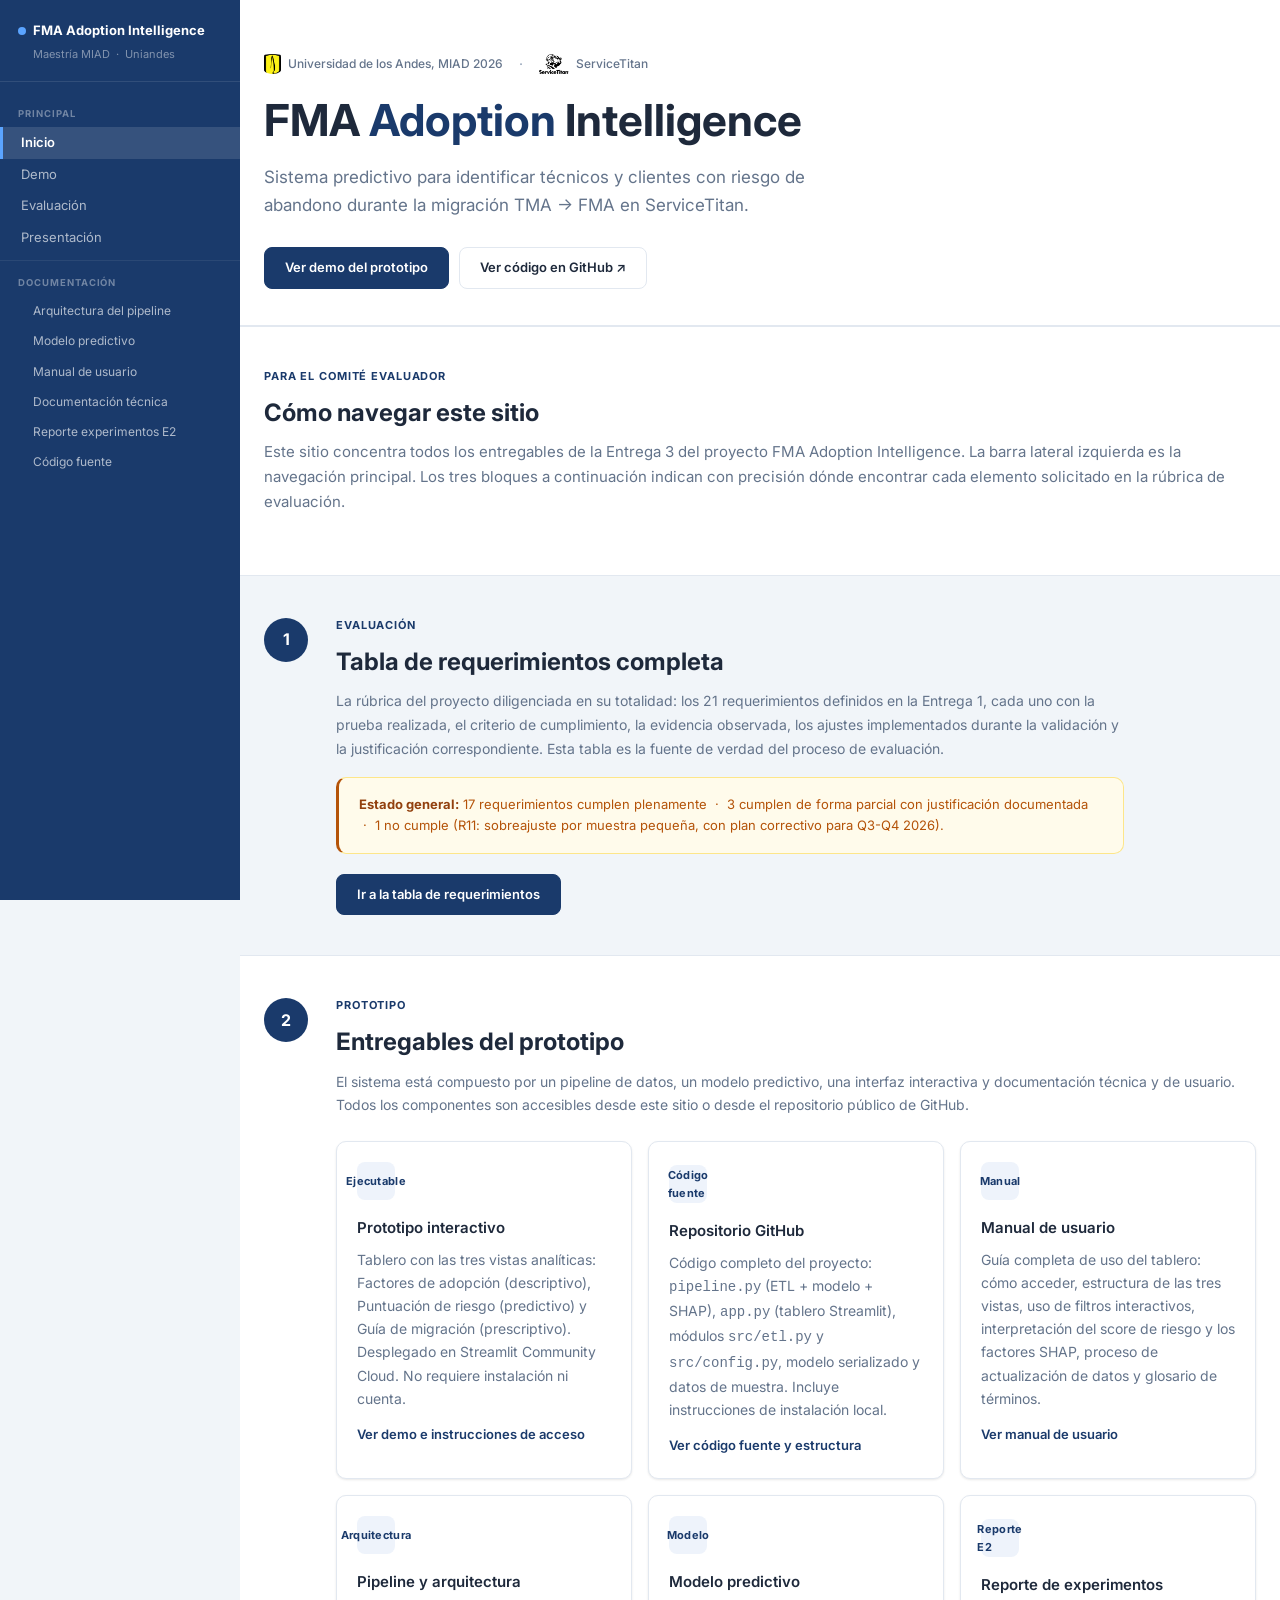
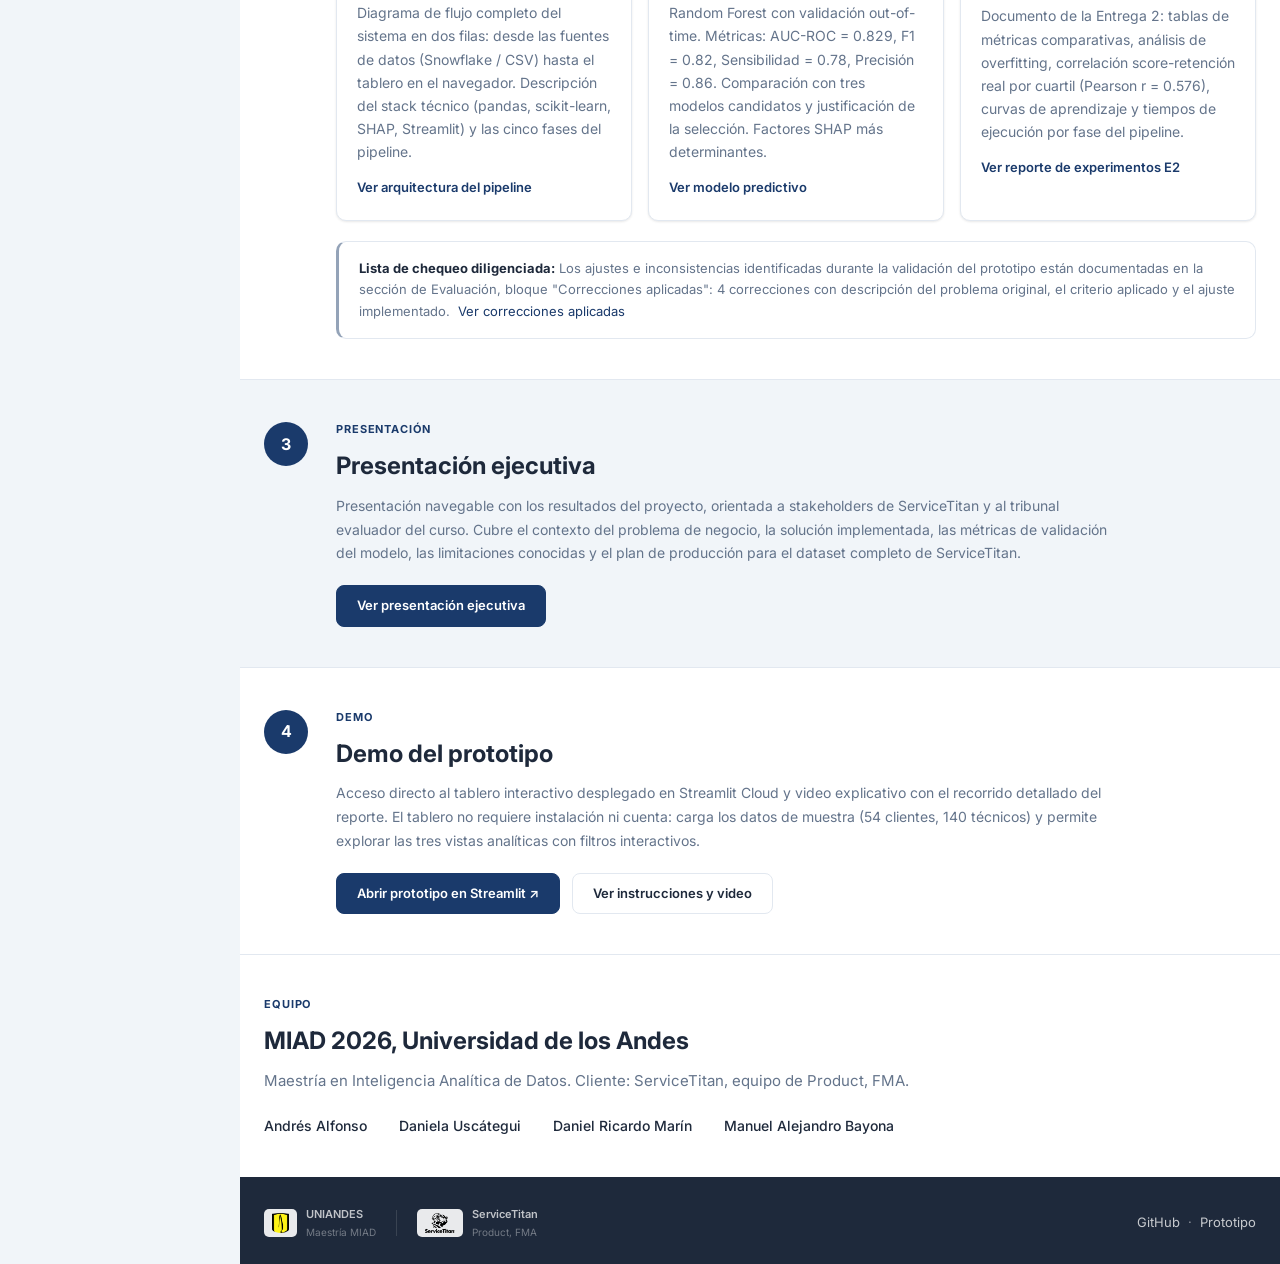
==== commit 0f502425: "Add demo block to index.html home page" ====
--- a/index.html
+++ b/index.html
@@ -177,6 +177,25 @@
   </div>
 </section>
 
+<!-- BLOQUE 4: DEMO -->
+<section class="bg-white">
+  <div class="wrap">
+    <div style="display:flex;align-items:flex-start;gap:28px;max-width:860px;">
+      <div class="step-num" style="width:44px;height:44px;font-size:16px;flex-shrink:0;">4</div>
+      <div style="flex:1;">
+        <div class="sec-tag">Demo</div>
+        <h2>Demo del prototipo</h2>
+        <p class="doc-p">Acceso directo al tablero interactivo desplegado en Streamlit Cloud y video explicativo con el recorrido detallado del reporte. El tablero no requiere instalación ni cuenta: carga los datos de muestra (54 clientes, 140 técnicos) y permite explorar las tres vistas analíticas con filtros interactivos.</p>
+        <div style="display:flex;gap:12px;flex-wrap:wrap;margin-top:20px;">
+          <a href="https://fma-adoption-intelligence-4czccfxlxzkfdm6prmcns8.streamlit.app"
+             target="_blank" rel="noopener" class="btn btn-primary">Abrir prototipo en Streamlit &nearr;</a>
+          <a href="demo.html" class="btn btn-secondary">Ver instrucciones y video</a>
+        </div>
+      </div>
+    </div>
+  </div>
+</section>
+
 <!-- EQUIPO -->
 <section class="bg-white">
   <div class="wrap">
--- a/style.css
+++ b/style.css
@@ -397,8 +397,8 @@
 }
 
 /* ── ARCH PIPELINE LAYOUT (flex 2-row, 3+2) ─────── */
-.arch-2row-layout { display: flex; flex-direction: column; }
-.arch-hrow { display: flex; align-items: stretch; }
+.arch-2row-layout { display: flex; flex-direction: column; gap: 14px; }
+.arch-hrow { display: flex; align-items: stretch; gap: 14px; }
 .arch-hrow .arch-node { flex: 1; }
 .arch-hrow .arch-hsep { width: 28px; flex-shrink: 0; }
 .arch-hrow-center { justify-content: center; }
@@ -413,7 +413,7 @@
   border-left: 7px solid var(--border);
 }
 
-/* L-connector: from Fase 3 (right) down-and-left to Fase 4 (center) */
+/* L-connector: from right node down-and-left */
 .arch-conn-row { position: relative; height: 40px; }
 .arch-l-elbow {
   position: absolute;
@@ -430,6 +430,10 @@
   border-left: 5px solid transparent; border-right: 5px solid transparent;
   border-top: 7px solid var(--border);
 }
+.arch-l-elbow.no-tip::after { display: none; }
+
+/* Left-aligned second row: nodes same width as 3-column row */
+.arch-hrow-left .arch-node { flex: 0 0 calc((100% - 56px) / 3); }
 
 /* ── SCREENSHOT PLACEHOLDER ─────────────────────── */
 .img-ph {
